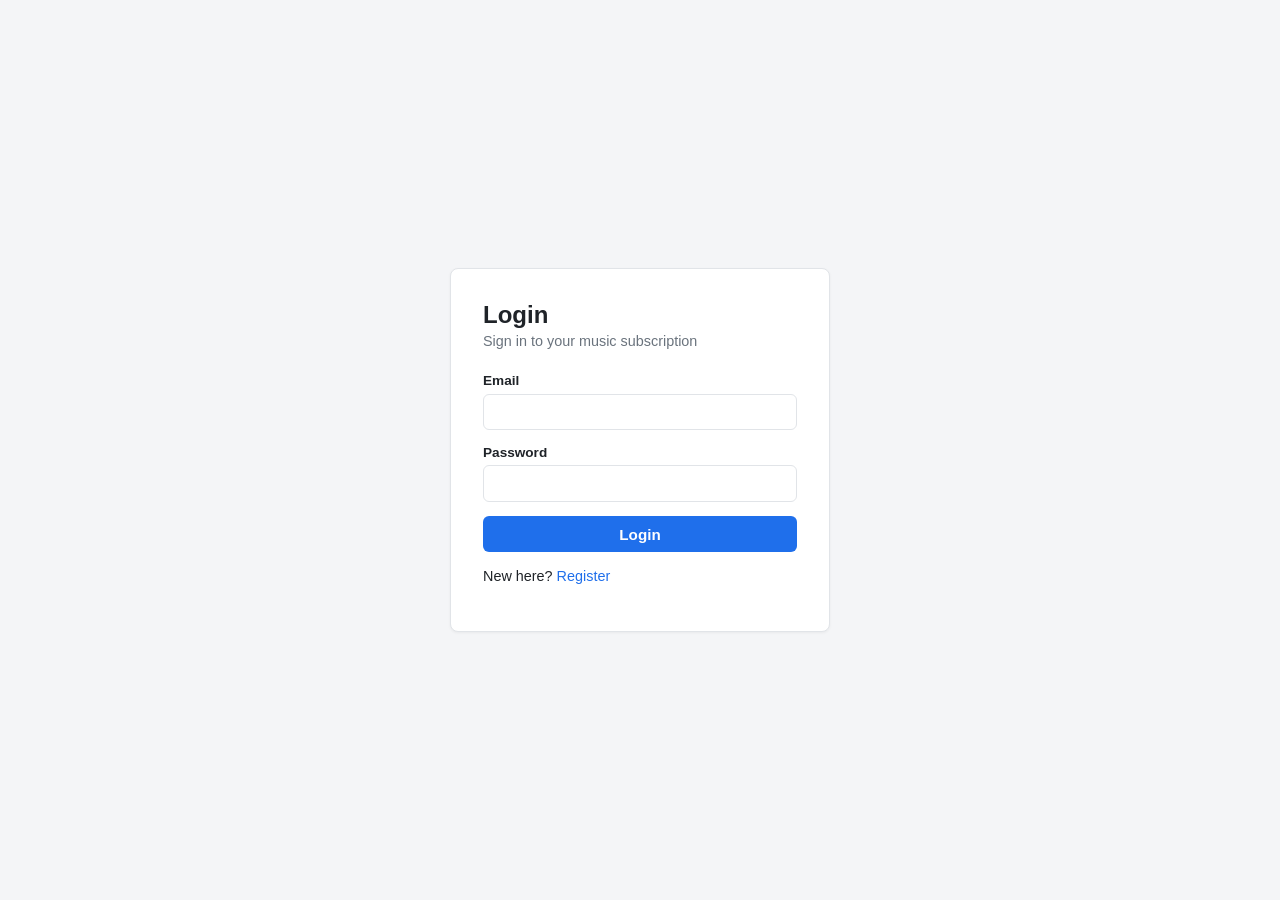
==== frontend/main.html @ 0d4606bc "feat(frontend): main page with subscriptions and AND-combined query - Subscription cards render arti" ====
<!doctype html>
<html lang="en">
<head>
  <meta charset="utf-8" />
  <meta name="viewport" content="width=device-width, initial-scale=1" />
  <title>Music Subscription</title>
  <link rel="stylesheet" href="css/styles.css" />
</head>
<body>
  <div class="app">
    <header class="topbar">
      <h2>Music Subscription</h2>
      <div>
        <span id="user-area" style="margin-right:1rem;color:var(--muted);"></span>
        <a class="link" href="#" id="logout">Logout</a>
      </div>
    </header>

    <section class="section" aria-labelledby="subs-h">
      <h3 id="subs-h">Your subscriptions</h3>
      <div id="subs" class="song-list"></div>
      <p id="subs-empty" class="empty">No subscriptions yet — search below to add some.</p>
    </section>

    <section class="section" aria-labelledby="query-h">
      <h3 id="query-h">Find songs</h3>
      <form id="query-form" novalidate>
        <div class="query-grid">
          <input type="text" id="title" placeholder="Title" />
          <input type="text" id="artist" placeholder="Artist" />
          <input type="text" id="album" placeholder="Album" />
          <input type="number" id="year" placeholder="Year" />
        </div>
        <button type="submit">Query</button>
        <p class="notice">At least one field is required. Multiple fields combine with AND.</p>
      </form>
      <div id="query-error" class="error"></div>
      <div id="results" class="song-list" style="margin-top:1rem;"></div>
    </section>
  </div>

  <script src="js/config.js"></script>
  <script type="module" src="js/main.js"></script>
</body>
</html>
---- frontend/css/styles.css ----
:root {
  --bg: #f4f5f7;
  --card: #ffffff;
  --border: #e1e4e8;
  --text: #1f2328;
  --muted: #6a737d;
  --primary: #1f6feb;
  --primary-hover: #1a5fcc;
  --danger: #cf222e;
  --success: #1a7f37;
}

* { box-sizing: border-box; }

body {
  margin: 0;
  font-family: -apple-system, BlinkMacSystemFont, "Segoe UI", Helvetica, Arial, sans-serif;
  background: var(--bg);
  color: var(--text);
  min-height: 100vh;
}

.center {
  min-height: 100vh;
  display: flex;
  align-items: center;
  justify-content: center;
  padding: 1.5rem;
}

.card {
  background: var(--card);
  border: 1px solid var(--border);
  border-radius: 8px;
  padding: 2rem;
  width: 100%;
  max-width: 380px;
  box-shadow: 0 1px 3px rgba(0,0,0,0.05);
}

.card h1 {
  margin: 0 0 0.25rem;
  font-size: 1.5rem;
}

.subtitle { color: var(--muted); margin: 0 0 1.5rem; font-size: 0.9rem; }

label { display: block; font-size: 0.85rem; font-weight: 600; margin-bottom: 0.35rem; }

input[type="text"], input[type="email"], input[type="password"], input[type="number"] {
  width: 100%;
  padding: 0.55rem 0.7rem;
  border: 1px solid var(--border);
  border-radius: 6px;
  font-size: 0.95rem;
  margin-bottom: 0.9rem;
  background: #fff;
}

input:focus { outline: 2px solid var(--primary); outline-offset: -1px; border-color: var(--primary); }

button {
  background: var(--primary);
  color: #fff;
  border: none;
  border-radius: 6px;
  padding: 0.6rem 1rem;
  font-weight: 600;
  cursor: pointer;
  font-size: 0.95rem;
}
button:hover { background: var(--primary-hover); }
button.secondary { background: #fff; color: var(--text); border: 1px solid var(--border); }
button.secondary:hover { background: var(--bg); }
button.danger { background: var(--danger); }
button.danger:hover { background: #a01622; }

.btn-block { width: 100%; }

.error {
  background: #ffebe9;
  border: 1px solid #ffcecb;
  color: var(--danger);
  padding: 0.5rem 0.75rem;
  border-radius: 6px;
  font-size: 0.9rem;
  margin-bottom: 1rem;
  display: none;
}
.error.show { display: block; }

.link { color: var(--primary); text-decoration: none; font-size: 0.9rem; }
.link:hover { text-decoration: underline; }

/* Main page layout */
.app {
  max-width: 1100px;
  margin: 0 auto;
  padding: 1.5rem;
}

.topbar {
  display: flex;
  justify-content: space-between;
  align-items: center;
  background: var(--card);
  border: 1px solid var(--border);
  border-radius: 8px;
  padding: 0.85rem 1.25rem;
  margin-bottom: 1.25rem;
}

.topbar h2 { margin: 0; font-size: 1.1rem; }

.section {
  background: var(--card);
  border: 1px solid var(--border);
  border-radius: 8px;
  padding: 1.25rem;
  margin-bottom: 1.25rem;
}

.section h3 { margin-top: 0; margin-bottom: 1rem; font-size: 1.05rem; }

.query-grid {
  display: grid;
  grid-template-columns: repeat(4, 1fr);
  gap: 0.75rem;
  margin-bottom: 0.75rem;
}
.query-grid input { margin-bottom: 0; }

.song-list { display: grid; gap: 0.75rem; }

.song {
  display: grid;
  grid-template-columns: 64px 1fr auto;
  gap: 1rem;
  align-items: center;
  padding: 0.75rem;
  border: 1px solid var(--border);
  border-radius: 6px;
}

.song img { width: 64px; height: 64px; object-fit: cover; border-radius: 4px; background: var(--bg); }

.song .meta { font-size: 0.85rem; color: var(--muted); }

.song .title { font-weight: 600; margin-bottom: 0.2rem; }

.empty { color: var(--muted); font-size: 0.9rem; padding: 0.5rem 0; }

.notice { color: var(--muted); font-size: 0.9rem; margin-top: 0.5rem; }
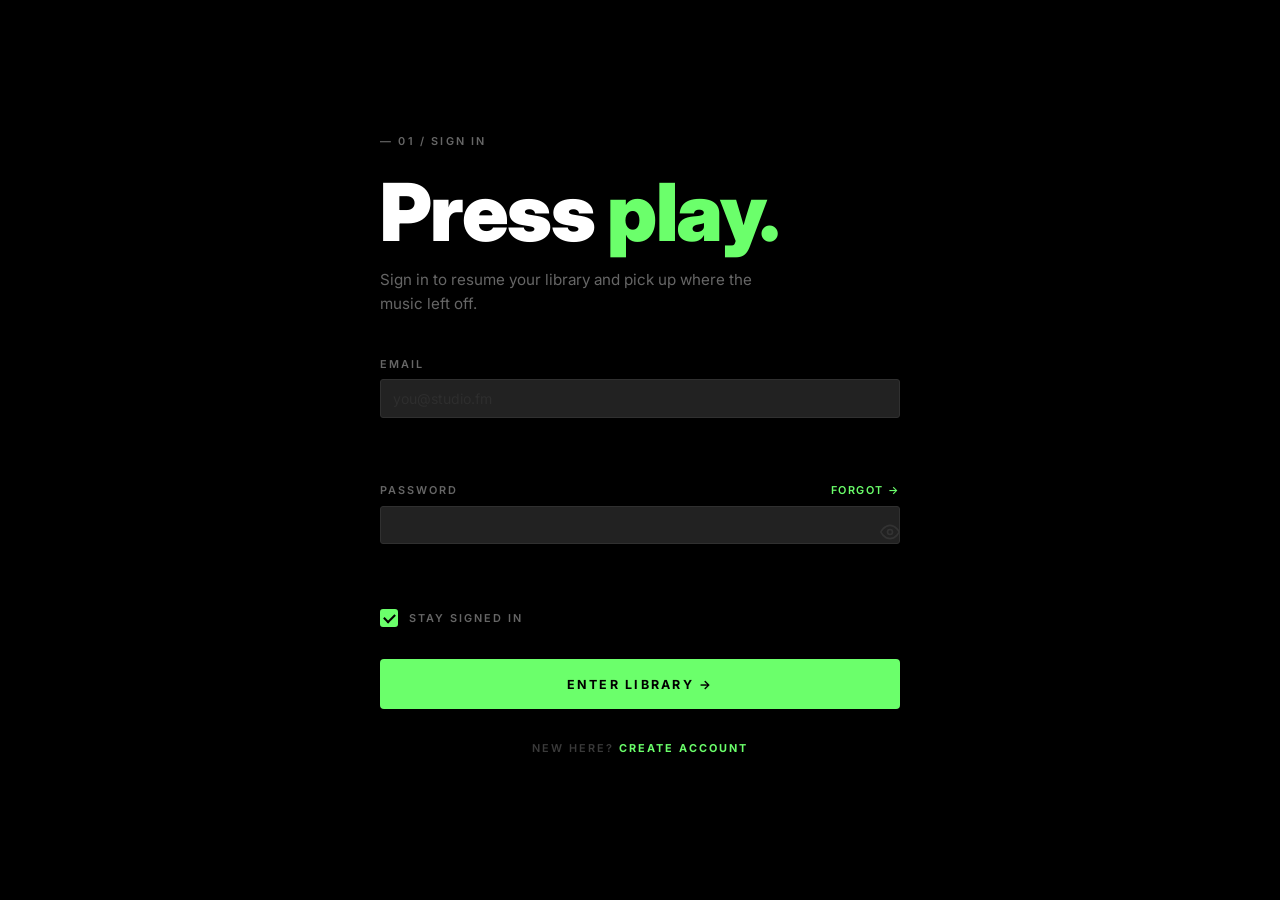
==== commit 82570a16: "frontend: adopt origin redesign, keep verified backend wiring Take origin/main's dark-theme CSS and " ====
--- a/frontend/main.html
+++ b/frontend/main.html
@@ -3,43 +3,97 @@
 <head>
   <meta charset="utf-8" />
   <meta name="viewport" content="width=device-width, initial-scale=1" />
-  <title>Music Subscription</title>
+  <title>Music — Library</title>
+  <link rel="preconnect" href="https://fonts.googleapis.com" />
+  <link rel="preconnect" href="https://fonts.gstatic.com" crossorigin />
+  <link href="https://fonts.googleapis.com/css2?family=Inter:wght@400;500;600;700;900&display=swap" rel="stylesheet" />
   <link rel="stylesheet" href="css/styles.css" />
 </head>
 <body>
   <div class="app">
+
     <header class="topbar">
-      <h2>Music Subscription</h2>
-      <div>
-        <span id="user-area" style="margin-right:1rem;color:var(--muted);"></span>
-        <a class="link" href="#" id="logout">Logout</a>
+      <h2>&#9654;&nbsp; Music</h2>
+      <div class="topbar-right">
+        <span id="user-area"></span>
+        <a class="link" href="#" id="logout">Logout &rarr;</a>
       </div>
     </header>
 
+    <!-- Backend switcher -->
+    <div class="backend-bar">
+      <span class="backend-label">Backend</span>
+      <div class="backend-pills" id="backend-pills">
+        <button class="pill" data-backend="lambda">Lambda</button>
+        <button class="pill" data-backend="ecs">ECS</button>
+        <button class="pill" data-backend="ec2">EC2</button>
+      </div>
+      <span class="backend-url" id="backend-url"></span>
+    </div>
+
     <section class="section" aria-labelledby="subs-h">
-      <h3 id="subs-h">Your subscriptions</h3>
+      <span class="section-step">— Your Library</span>
+      <h3 id="subs-h">Subscriptions</h3>
       <div id="subs" class="song-list"></div>
       <p id="subs-empty" class="empty">No subscriptions yet — search below to add some.</p>
     </section>
 
     <section class="section" aria-labelledby="query-h">
-      <h3 id="query-h">Find songs</h3>
+      <span class="section-step">— Discover</span>
+      <h3 id="query-h">Find Music</h3>
       <form id="query-form" novalidate>
         <div class="query-grid">
-          <input type="text" id="title" placeholder="Title" />
-          <input type="text" id="artist" placeholder="Artist" />
-          <input type="text" id="album" placeholder="Album" />
-          <input type="number" id="year" placeholder="Year" />
+          <input type="text"   id="title"  placeholder="Title"  />
+          <input type="text"   id="artist" placeholder="Artist" />
+          <input type="text"   id="album"  placeholder="Album"  />
+
+          <input type="number" id="year" placeholder="Year" min="1900" max="2099" />
+
         </div>
-        <button type="submit">Query</button>
-        <p class="notice">At least one field is required. Multiple fields combine with AND.</p>
+        <button type="submit">Search &rarr;</button>
+        <p class="notice">At least one field required. Multiple fields combine with AND.</p>
       </form>
-      <div id="query-error" class="error"></div>
-      <div id="results" class="song-list" style="margin-top:1rem;"></div>
+      <div id="query-error" class="error" style="margin-top:1rem;"></div>
+      <div id="results" class="song-list" style="margin-top:1.25rem;"></div>
     </section>
+
   </div>
 
   <script src="js/config.js"></script>
+  <script>
+    // Backend switcher — origin's pill design wired to the verified
+    // window.APP_CONFIG (config.js). setActiveBackend persists the
+    // choice (api_backend), clears the session token (each backend
+    // signs tokens with its own secret) and reloads, so the rest of
+    // the page logic (api.js / main.js) stays untouched.
+    (function () {
+      const cfg = window.APP_CONFIG;
+      const pills = document.getElementById("backend-pills");
+      const urlEl = document.getElementById("backend-url");
+
+      function refresh() {
+        const active = cfg.getActiveBackend();
+        pills.querySelectorAll(".pill").forEach(function (btn) {
+          const key = btn.dataset.backend;
+          btn.classList.toggle("pill-active", key === active);
+          btn.disabled = !cfg.isConfigured(key);
+          if (!cfg.isConfigured(key)) {
+            btn.title = "URL not configured in js/config.js";
+          }
+        });
+        urlEl.textContent = cfg.BACKENDS[active] || "";
+      }
+
+      pills.addEventListener("click", function (e) {
+        const btn = e.target.closest(".pill");
+        if (!btn || btn.disabled) return;
+        // setActiveBackend reloads the page; refresh() re-runs on load.
+        cfg.setActiveBackend(btn.dataset.backend);
+      });
+
+      refresh();
+    })();
+  </script>
   <script type="module" src="js/main.js"></script>
 </body>
 </html>
--- a/frontend/css/styles.css
+++ b/frontend/css/styles.css
@@ -1,153 +1,609 @@
+@import url('https://fonts.googleapis.com/css2?family=Inter:wght@400;500;600;700;900&display=swap');
+
 :root {
-  --bg: #f4f5f7;
-  --card: #ffffff;
-  --border: #e1e4e8;
-  --text: #1f2328;
-  --muted: #6a737d;
-  --primary: #1f6feb;
-  --primary-hover: #1a5fcc;
-  --danger: #cf222e;
-  --success: #1a7f37;
+  --bg:          #000;
+  --surface:     #191919;
+  --surface-2:   #222;
+  --border:      #303030;
+  --border-2:    #444;
+  --text:        #fff;
+  --muted:       #666;
+  --muted-2:     #3a3a3a;
+  --green:       #6bff6b;
+  --green-hover: #52f552;
+  --danger:      #ff4545;
 }
 
 * { box-sizing: border-box; }
 
 body {
   margin: 0;
-  font-family: -apple-system, BlinkMacSystemFont, "Segoe UI", Helvetica, Arial, sans-serif;
+  font-family: "Inter", -apple-system, BlinkMacSystemFont, "Segoe UI", sans-serif;
   background: var(--bg);
   color: var(--text);
   min-height: 100vh;
 }
 
-.center {
-  min-height: 100vh;
-  display: flex;
-  align-items: center;
-  justify-content: center;
-  padding: 1.5rem;
-}
-
-.card {
-  background: var(--card);
-  border: 1px solid var(--border);
-  border-radius: 8px;
-  padding: 2rem;
-  width: 100%;
-  max-width: 380px;
-  box-shadow: 0 1px 3px rgba(0,0,0,0.05);
-}
-
-.card h1 {
-  margin: 0 0 0.25rem;
-  font-size: 1.5rem;
-}
-
-.subtitle { color: var(--muted); margin: 0 0 1.5rem; font-size: 0.9rem; }
-
-label { display: block; font-size: 0.85rem; font-weight: 600; margin-bottom: 0.35rem; }
-
-input[type="text"], input[type="email"], input[type="password"], input[type="number"] {
-  width: 100%;
-  padding: 0.55rem 0.7rem;
-  border: 1px solid var(--border);
-  border-radius: 6px;
-  font-size: 0.95rem;
-  margin-bottom: 0.9rem;
-  background: #fff;
-}
-
-input:focus { outline: 2px solid var(--primary); outline-offset: -1px; border-color: var(--primary); }
-
-button {
-  background: var(--primary);
-  color: #fff;
-  border: none;
-  border-radius: 6px;
-  padding: 0.6rem 1rem;
-  font-weight: 600;
-  cursor: pointer;
-  font-size: 0.95rem;
-}
-button:hover { background: var(--primary-hover); }
-button.secondary { background: #fff; color: var(--text); border: 1px solid var(--border); }
-button.secondary:hover { background: var(--bg); }
-button.danger { background: var(--danger); }
-button.danger:hover { background: #a01622; }
-
-.btn-block { width: 100%; }
+/* =========================================================
+   Shared utilities
+   ========================================================= */
 
 .error {
-  background: #ffebe9;
-  border: 1px solid #ffcecb;
-  color: var(--danger);
-  padding: 0.5rem 0.75rem;
-  border-radius: 6px;
-  font-size: 0.9rem;
-  margin-bottom: 1rem;
+  background: rgba(255,69,69,0.08);
+  border: 1px solid rgba(255,69,69,0.2);
+  color: #ff6b6b;
+  padding: 0.55rem 0.8rem;
+  border-radius: 3px;
+  font-size: 0.85rem;
+  margin-bottom: 1.25rem;
   display: none;
 }
 .error.show { display: block; }
 
-.link { color: var(--primary); text-decoration: none; font-size: 0.9rem; }
+.link {
+  color: var(--green);
+  text-decoration: none;
+  font-size: 0.72rem;
+  font-weight: 700;
+  letter-spacing: 0.14em;
+  text-transform: uppercase;
+}
 .link:hover { text-decoration: underline; }
 
-/* Main page layout */
+/* =========================================================
+   Main app — topbar + layout
+   ========================================================= */
+
 .app {
   max-width: 1100px;
   margin: 0 auto;
-  padding: 1.5rem;
+  padding: 0 1.75rem 3rem;
 }
 
 .topbar {
   display: flex;
   justify-content: space-between;
   align-items: center;
-  background: var(--card);
+  padding: 1.25rem 0;
+  margin-bottom: 2.5rem;
+  border-bottom: 1px solid var(--border);
+}
+
+.topbar h2 {
+  margin: 0;
+  font-size: 0.72rem;
+  font-weight: 700;
+  letter-spacing: 0.22em;
+  text-transform: uppercase;
+  color: var(--text);
+}
+
+.topbar-right {
+  display: flex;
+  align-items: center;
+  gap: 1.5rem;
+}
+
+#user-area {
+  font-size: 0.72rem;
+  font-weight: 600;
+  letter-spacing: 0.14em;
+  text-transform: uppercase;
+  color: var(--muted);
+}
+
+/* =========================================================
+   Sections
+   ========================================================= */
+
+.section {
+  background: var(--surface);
   border: 1px solid var(--border);
-  border-radius: 8px;
-  padding: 0.85rem 1.25rem;
+  border-radius: 4px;
+  padding: 1.75rem;
   margin-bottom: 1.25rem;
-}
-
-.topbar h2 { margin: 0; font-size: 1.1rem; }
-
-.section {
-  background: var(--card);
+  box-shadow: 0 2px 24px rgba(0,0,0,0.6);
+}
+
+.section-step {
+  display: block;
+  font-size: 0.65rem;
+  font-weight: 600;
+  letter-spacing: 0.2em;
+  text-transform: uppercase;
+  color: var(--muted);
+  margin-bottom: 0.4rem;
+}
+
+.section h3 {
+  margin: 0 0 1.5rem;
+  font-size: 1.6rem;
+  font-weight: 900;
+  letter-spacing: -0.02em;
+}
+
+/* =========================================================
+   Song cards
+   ========================================================= */
+
+.song-list { display: grid; gap: 0.5rem; }
+
+.song {
+  display: grid;
+  grid-template-columns: 52px 1fr auto;
+  gap: 1rem;
+  align-items: center;
+  padding: 0.85rem 1rem;
+  background: var(--surface-2);
   border: 1px solid var(--border);
-  border-radius: 8px;
-  padding: 1.25rem;
-  margin-bottom: 1.25rem;
-}
-
-.section h3 { margin-top: 0; margin-bottom: 1rem; font-size: 1.05rem; }
+  border-radius: 4px;
+  transition: border-color 0.15s;
+}
+
+.song:hover { border-color: var(--border-2); }
+
+.song img {
+  width: 52px;
+  height: 52px;
+  object-fit: cover;
+  border-radius: 3px;
+  background: #1a1a1a;
+}
+
+.song .title {
+  font-weight: 700;
+  font-size: 0.92rem;
+  margin-bottom: 0.2rem;
+}
+
+.song .meta {
+  font-size: 0.78rem;
+  color: var(--muted);
+}
+
+.empty {
+  font-size: 0.8rem;
+  color: var(--muted);
+  letter-spacing: 0.04em;
+  padding: 0.25rem 0;
+}
+
+/* =========================================================
+   Query form
+   ========================================================= */
 
 .query-grid {
   display: grid;
   grid-template-columns: repeat(4, 1fr);
+  gap: 0.6rem;
+  margin-bottom: 1rem;
+}
+
+.query-grid input { margin-bottom: 0; }
+
+.notice {
+  font-size: 0.72rem;
+  color: var(--muted);
+  margin-top: 0.6rem;
+  letter-spacing: 0.03em;
+}
+
+/* =========================================================
+   Inputs (main page)
+   ========================================================= */
+
+input[type="text"],
+input[type="email"],
+input[type="password"],
+input[type="number"] {
+  width: 100%;
+  padding: 0.6rem 0.75rem;
+  background: var(--surface-2);
+  border: 1px solid var(--border);
+  border-radius: 3px;
+  font-size: 0.88rem;
+  color: var(--text);
+  font-family: inherit;
+  margin-bottom: 0.9rem;
+  transition: border-color 0.15s;
+  appearance: none;
+  -webkit-appearance: none;
+}
+
+input::placeholder { color: var(--muted-2); }
+input:focus { outline: none; border-color: var(--green); }
+
+
+/* =========================================================
+   Buttons (main page)
+   ========================================================= */
+
+button {
+  background: var(--green);
+  color: #000;
+  border: none;
+  border-radius: 3px;
+  padding: 0.55rem 1.1rem;
+  font-weight: 700;
+  font-size: 0.72rem;
+  letter-spacing: 0.13em;
+  text-transform: uppercase;
+  cursor: pointer;
+  font-family: inherit;
+  transition: background 0.15s;
+}
+
+button:hover { background: var(--green-hover); }
+
+button.secondary {
+  background: transparent;
+  color: var(--muted);
+  border: 1px solid var(--border);
+}
+button.secondary:hover { border-color: var(--border-2); color: var(--text); }
+
+button.danger {
+  background: transparent;
+  color: var(--danger);
+  border: 1px solid #2a1010;
+  font-size: 0.72rem;
+  letter-spacing: 0.1em;
+}
+button.danger:hover { background: rgba(255,69,69,0.08); border-color: var(--danger); }
+
+.btn-block { width: 100%; }
+
+/* =========================================================
+   Auth pages — login & register
+   ========================================================= */
+
+.auth-body { background: #000; }
+
+.auth-layout {
+  min-height: 100vh;
+  display: flex;
+  align-items: center;
+  justify-content: center;
+  padding: 2.5rem 1.5rem;
+}
+
+.auth-panel {
+  width: 100%;
+  max-width: 520px;
+}
+
+.auth-step {
+  display: block;
+  font-size: 0.68rem;
+  font-weight: 600;
+  letter-spacing: 0.2em;
+  color: var(--muted);
+  text-transform: uppercase;
+  margin-bottom: 1.5rem;
+}
+
+.auth-heading {
+  font-size: clamp(3rem, 8vw, 5rem);
+  font-weight: 900;
+  line-height: 1.0;
+  color: #fff;
+  margin: 0 0 1rem;
+  letter-spacing: -0.02em;
+}
+
+.auth-accent { color: var(--green); }
+
+.auth-sub {
+  font-size: 0.95rem;
+  color: #666;
+  line-height: 1.6;
+  margin: 0 0 2.5rem;
+  max-width: 380px;
+}
+
+.auth-error {
+  background: rgba(207,34,46,0.1);
+  border: 1px solid rgba(207,34,46,0.3);
+  color: #ff6b6b;
+  padding: 0.55rem 0.8rem;
+  border-radius: 3px;
+  font-size: 0.85rem;
+  margin-bottom: 1.5rem;
+  display: none;
+}
+.auth-error.show { display: block; }
+
+.auth-form {
+  display: flex;
+  flex-direction: column;
+  gap: 1.6rem;
+}
+
+.auth-field {
+  display: flex;
+  flex-direction: column;
+  gap: 0.55rem;
+}
+
+.auth-label-row {
+  display: flex;
+  justify-content: space-between;
+  align-items: center;
+}
+
+.auth-label {
+  font-size: 0.68rem;
+  font-weight: 600;
+  letter-spacing: 0.18em;
+  text-transform: uppercase;
+  color: var(--muted);
+}
+
+.auth-forgot {
+  font-size: 0.68rem;
+  font-weight: 600;
+  letter-spacing: 0.14em;
+  color: var(--green);
+  text-transform: uppercase;
+  cursor: pointer;
+}
+
+.auth-input-wrap {
+  position: relative;
+  display: flex;
+  align-items: center;
+}
+
+/* Underline-only inputs for auth */
+.auth-input {
+  width: 100%;
+  background: transparent;
+  border: none;
+  border-bottom: 1px solid #303030;
+  padding: 0.6rem 2.5rem 0.6rem 0;
+  font-size: 1rem;
+  color: #fff;
+  font-family: inherit;
+  outline: none;
+  margin-bottom: 0;
+  transition: border-color 0.2s;
+}
+
+.auth-input::placeholder { color: #2e2e2e; }
+.auth-input:focus { border-bottom-color: var(--green); }
+
+.auth-eye {
+  position: absolute;
+  right: 0;
+  background: none;
+  border: none;
+  padding: 0;
+  color: #333;
+  cursor: pointer;
+  display: flex;
+  align-items: center;
+  line-height: 1;
+  letter-spacing: 0;
+  text-transform: none;
+  font-size: inherit;
+}
+.auth-eye:hover { color: var(--green); background: none; }
+
+/* Custom checkbox */
+.auth-check {
+  display: flex;
+  align-items: center;
+  gap: 0.7rem;
+  font-size: 0.68rem;
+  font-weight: 600;
+  letter-spacing: 0.18em;
+  text-transform: uppercase;
+  color: var(--muted);
+  cursor: pointer;
+  user-select: none;
+}
+
+.auth-check input[type="checkbox"] { display: none; }
+
+.auth-checkmark {
+  width: 18px;
+  height: 18px;
+  border: 2px solid #303030;
+  border-radius: 3px;
+  display: flex;
+  align-items: center;
+  justify-content: center;
+  flex-shrink: 0;
+  transition: background 0.15s, border-color 0.15s;
+}
+
+.auth-check input:checked + .auth-checkmark {
+  background: var(--green);
+  border-color: var(--green);
+}
+
+.auth-check input:checked + .auth-checkmark::after {
+  content: "";
+  display: block;
+  width: 5px;
+  height: 9px;
+  border: 2px solid #000;
+  border-top: none;
+  border-left: none;
+  transform: rotate(45deg) translate(-1px, -1px);
+}
+
+.auth-submit {
+  width: 100%;
+  background: var(--green);
+  color: #000;
+  border: none;
+  border-radius: 4px;
+  padding: 1.1rem;
+  font-size: 0.78rem;
+  font-weight: 700;
+  letter-spacing: 0.18em;
+  text-transform: uppercase;
+  cursor: pointer;
+  font-family: inherit;
+  margin-top: 0.4rem;
+  transition: background 0.15s, transform 0.1s;
+}
+.auth-submit:hover { background: var(--green-hover); }
+.auth-submit:active { transform: scale(0.99); }
+
+.auth-switch {
+  margin-top: 2rem;
+  font-size: 0.68rem;
+  font-weight: 600;
+  letter-spacing: 0.18em;
+  text-transform: uppercase;
+  color: #3a3a3a;
+  text-align: center;
+}
+
+.auth-link {
+  color: var(--green);
+  text-decoration: none;
+  font-weight: 700;
+}
+.auth-link:hover { text-decoration: underline; }
+
+/* =========================================================
+   Auth field validation states
+   ========================================================= */
+
+.auth-input.valid {
+  border-bottom-color: var(--green);
+}
+
+.auth-input.invalid {
+  border-bottom-color: var(--danger);
+}
+
+.auth-input.invalid:focus {
+  border-bottom-color: var(--danger);
+  box-shadow: none;
+}
+
+.auth-field-error {
+  display: block;
+  font-size: 0.68rem;
+  font-weight: 500;
+  letter-spacing: 0.04em;
+  color: var(--danger);
+  margin-top: 0.35rem;
+  min-height: 1em;
+}
+
+/* Password strength bar */
+.auth-strength {
+  height: 3px;
+  background: #1e1e1e;
+  border-radius: 2px;
+  margin-top: 0.65rem;
+  overflow: hidden;
+}
+
+.auth-strength-fill {
+  height: 100%;
+  width: 0%;
+  border-radius: 2px;
+  transition: width 0.3s ease, background 0.3s ease;
+}
+
+.auth-strength-fill[data-score="1"] { background: #ff4545; }
+.auth-strength-fill[data-score="2"] { background: #ff8c00; }
+.auth-strength-fill[data-score="3"] { background: #b8ff6b; }
+.auth-strength-fill[data-score="4"] { background: var(--green); }
+
+.auth-strength-row {
+  display: flex;
+  justify-content: space-between;
+  align-items: flex-start;
+  margin-top: 0.3rem;
+}
+
+.auth-strength-label {
+  font-size: 0.65rem;
+  font-weight: 600;
+  letter-spacing: 0.12em;
+  text-transform: uppercase;
+  margin-left: auto;
+}
+
+.auth-strength-label[data-score="1"] { color: #ff4545; }
+.auth-strength-label[data-score="2"] { color: #ff8c00; }
+.auth-strength-label[data-score="3"] { color: #b8ff6b; }
+.auth-strength-label[data-score="4"] { color: var(--green); }
+
+/* =========================================================
+   Backend switcher bar
+   ========================================================= */
+
+.backend-bar {
+  display: flex;
+  align-items: center;
   gap: 0.75rem;
-  margin-bottom: 0.75rem;
-}
-.query-grid input { margin-bottom: 0; }
-
-.song-list { display: grid; gap: 0.75rem; }
-
-.song {
-  display: grid;
-  grid-template-columns: 64px 1fr auto;
-  gap: 1rem;
-  align-items: center;
-  padding: 0.75rem;
+  padding: 0.55rem 0.9rem;
+  background: var(--surface);
   border: 1px solid var(--border);
-  border-radius: 6px;
-}
-
-.song img { width: 64px; height: 64px; object-fit: cover; border-radius: 4px; background: var(--bg); }
-
-.song .meta { font-size: 0.85rem; color: var(--muted); }
-
-.song .title { font-weight: 600; margin-bottom: 0.2rem; }
-
-.empty { color: var(--muted); font-size: 0.9rem; padding: 0.5rem 0; }
-
-.notice { color: var(--muted); font-size: 0.9rem; margin-top: 0.5rem; }
+  border-radius: 4px;
+  margin-bottom: 1.25rem;
+  flex-wrap: wrap;
+}
+
+.backend-label {
+  font-size: 0.65rem;
+  font-weight: 700;
+  letter-spacing: 0.18em;
+  text-transform: uppercase;
+  color: var(--muted);
+  flex-shrink: 0;
+}
+
+.backend-pills {
+  display: flex;
+  gap: 0.4rem;
+  flex-wrap: wrap;
+}
+
+.pill {
+  background: transparent;
+  color: var(--muted);
+  border: 1px solid var(--border);
+  border-radius: 20px;
+  padding: 0.28rem 0.8rem;
+  font-size: 0.68rem;
+  font-weight: 700;
+  letter-spacing: 0.12em;
+  text-transform: uppercase;
+  cursor: pointer;
+  font-family: inherit;
+  transition: background 0.15s, color 0.15s, border-color 0.15s;
+}
+
+.pill:hover:not(:disabled) {
+  border-color: var(--border-2);
+  color: var(--text);
+  background: transparent;
+}
+
+.pill-active {
+  background: var(--green) !important;
+  color: #000 !important;
+  border-color: var(--green) !important;
+}
+
+.pill:disabled {
+  opacity: 0.3;
+  cursor: not-allowed;
+}
+
+.backend-url {
+  font-size: 0.65rem;
+  color: var(--muted);
+  font-family: monospace;
+  word-break: break-all;
+  margin-left: auto;
+}
